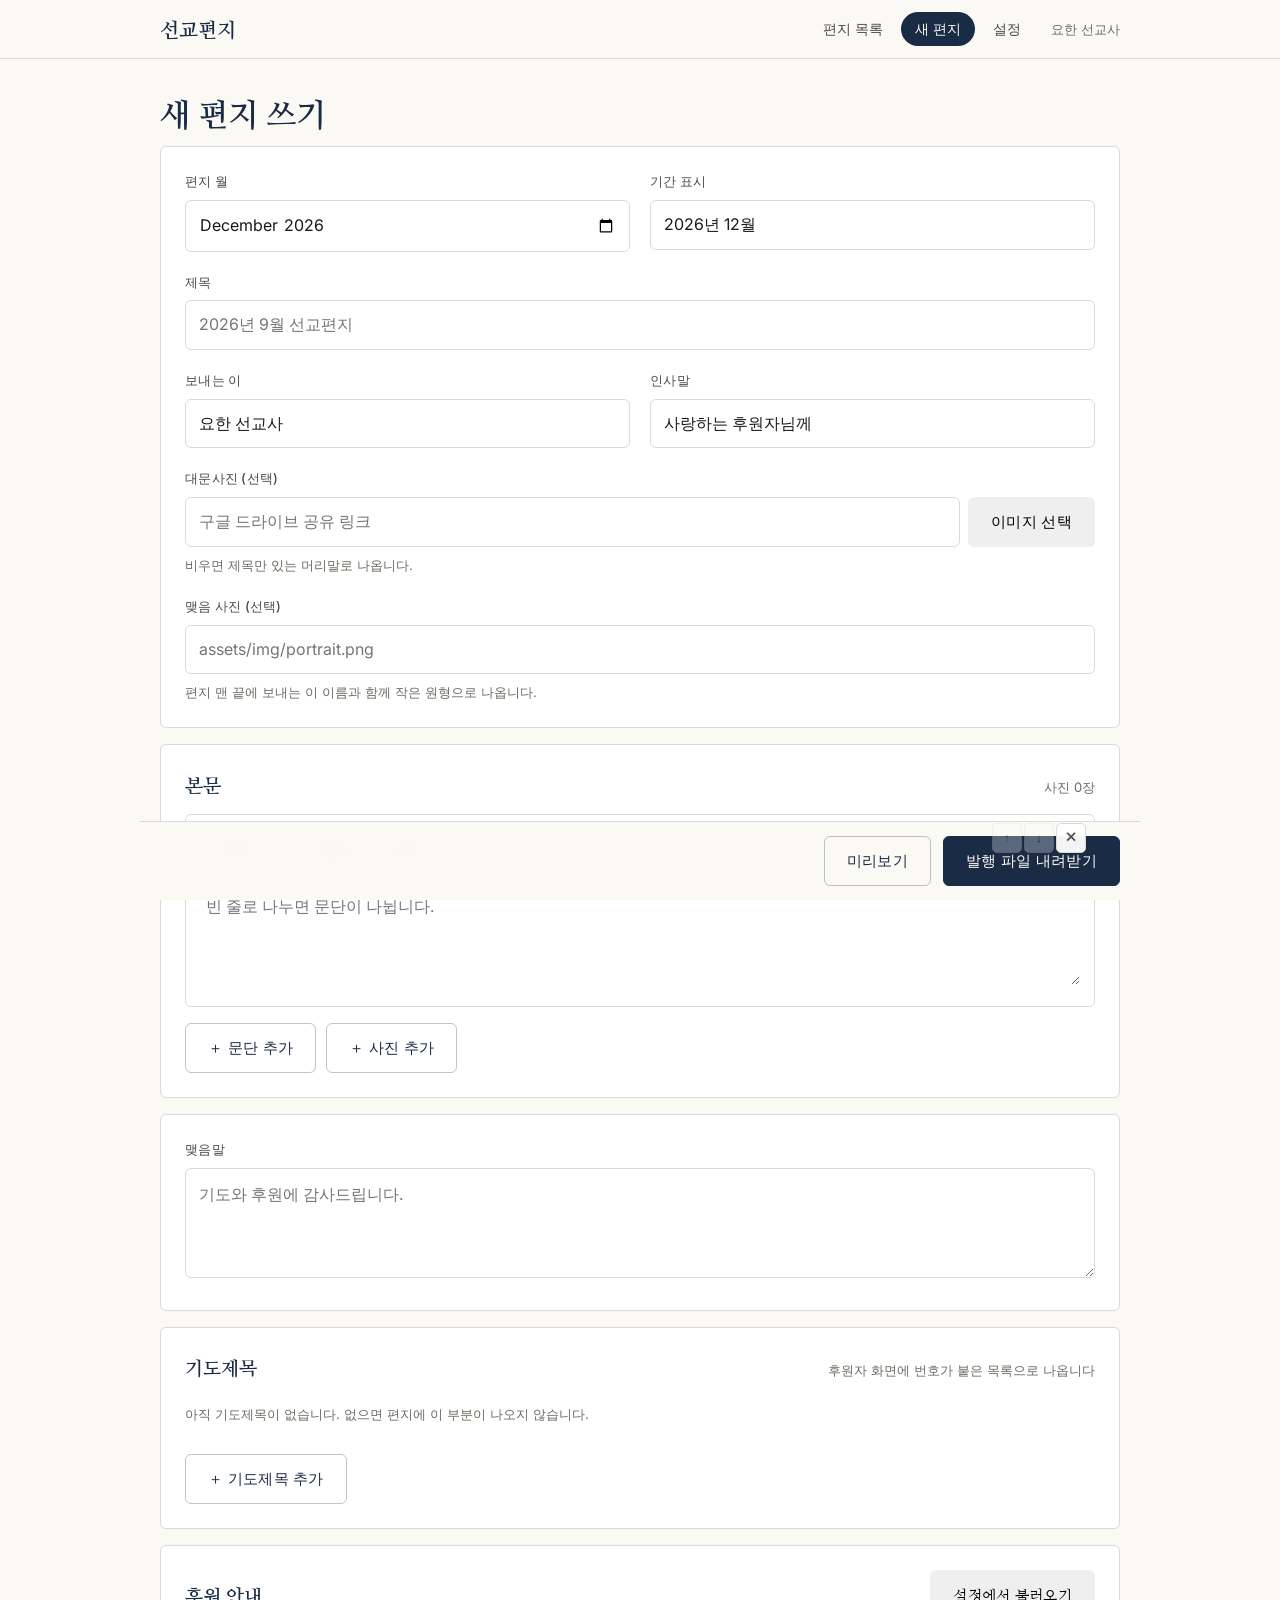
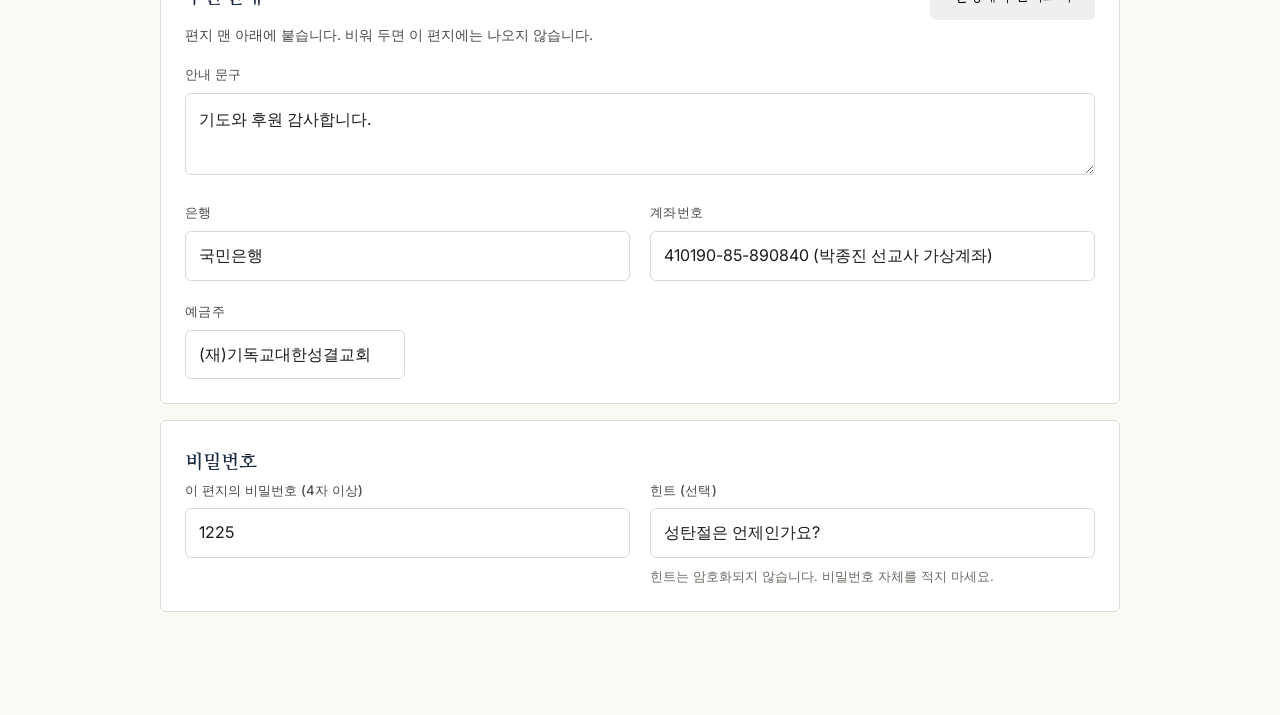
==== load-draft-august.html @ ef384043 "Add August draft injection link" ====
<!DOCTYPE html>
<html>
<head>
  <meta charset="utf-8">
  <title>임시저장 불러오기</title>
</head>
<body>
  <p>편지를 앱으로 전송 중입니다...</p>
  <script>
    const draft = {
      id: '2026-09',
      isEdit: false,
      password: '',
      hint: '',
      publishedAt: null,
      body: {
        title: '8월 편지',
        authorName: '',
        period: '2026년 8월',
        greeting: '싸바이디~!',
        blocks: [
          {
            type: 'text',
            value: '"사람이 마음으로 자기의 길을 계획할지라도 그의 걸음을 인도하시는 이는 여 와시니라" (잠 16:9)\n\n싸바이디~!\nㅈ님의 이름으로 문안드립니다. 8월 한 달 동안 겪었던 소소한 일상과 사역의 소식들을 전합니다.\n\n언어 훈련의 첫 발걸음...\n8월 10일부터 로뎀학원에서 언어 공부를 시작했습니다. 집에서 라0스어 과외도 계속 받고 있습니다. 막상 부딪혀보니 언어의 장벽이 생각보다 높습니다. 현지인들과 제대로 대화 한 번 나누려면 언어가 얼마나 절실한지 몸소 느끼는 중입니다. 쉽지 않은 공부지만 매일 책상에 앉습니다. 지혜를 더해주시길 구하고 있습니다.\n\n글로리스쿨 개학과 아이들...\n14일에는 아이들 학교 오리엔테이션에 다녀왔습니다. 개학을 바로 앞두고 준비물을 알려주는 통에 조금 당황했습니다. 서둘러 짐을 챙겨 19일 글로리스쿨 개학을 맞이했습니다. 아이들은 아직 선생님 말씀을 알아듣지 못합니다. 친구들이 하는 행동을 보고 눈치껏 따라 하는 실정입니다. 그 모습을 지켜보는 부모 마음이 참 짠합니다. 불평 없이 씩씩하게 등교해 주는 아이들이 그저 대견하고 고맙습니다. 낯선 환경에서도 아이들이 기죽지 않고 씩씩하게 잘 버텨주기를 바랍니다.\n\n마음을 모으는 시간...\n28일에는 라선협 ㄱ도회에 다녀왔습니다. 동역자들과 한자리에 모여 간절히 ㄱ도했습니다. 다음 날인 29일은 ㅅㄱ부 모임이 있었습니다. 라0스를 위해 함께 ㄱ도하며 방향을 논의했습니다. 같은 마음을 품은 동역자들이 곁에 있다는 사실이 큰 위로가 됩니다. 이 땅에 ㅈ님의 뜻이 온전히 이루어지기를 소망합니다.\n\n멀리서도 잊지 않고 ㄱ도로 동역해 주시는 분들 덕분에 저희 가정이 버티고 있습니다. 늘 감사합니다. 평안하시길 바랍니다.\n- 라0스에서 요한 선생님 드림 -'
          }
        ],
        prayers: [
          { title: '언어 훈련에 지혜를 주시도록', text: '학원과 과외 공부를 끝까지 잘 감당할 지혜를 주시고, 언어의 장벽을 넘어 소통할 수 있게 하소서.' },
          { title: '아이들의 학교 생활 적응', text: '낯선 언어와 문화 속에서도 위축되지 않고 눈치껏 잘 적응하며 좋은 친구들을 만나게 하소서.' },
          { title: '라0스 땅과 동역자들', text: '모임에서 나눈 비전들이 열매 맺고, 라0스 땅에 ㅈ님을 아는 사람들이 점차 늘어나게 하소서.' }
        ],
        support: { note: '', bank: '', account: '', holder: '' }
      }
    };
    
    // 빈 값으로 넣어서 앱이 기본 설정을 불러오게 만듦
    localStorage.setItem('missionletter.draft.2026-09', JSON.stringify({ ...draft, savedAt: new Date().toISOString() }));
    window.location.href = './#/write';
  </script>
</body>
</html>
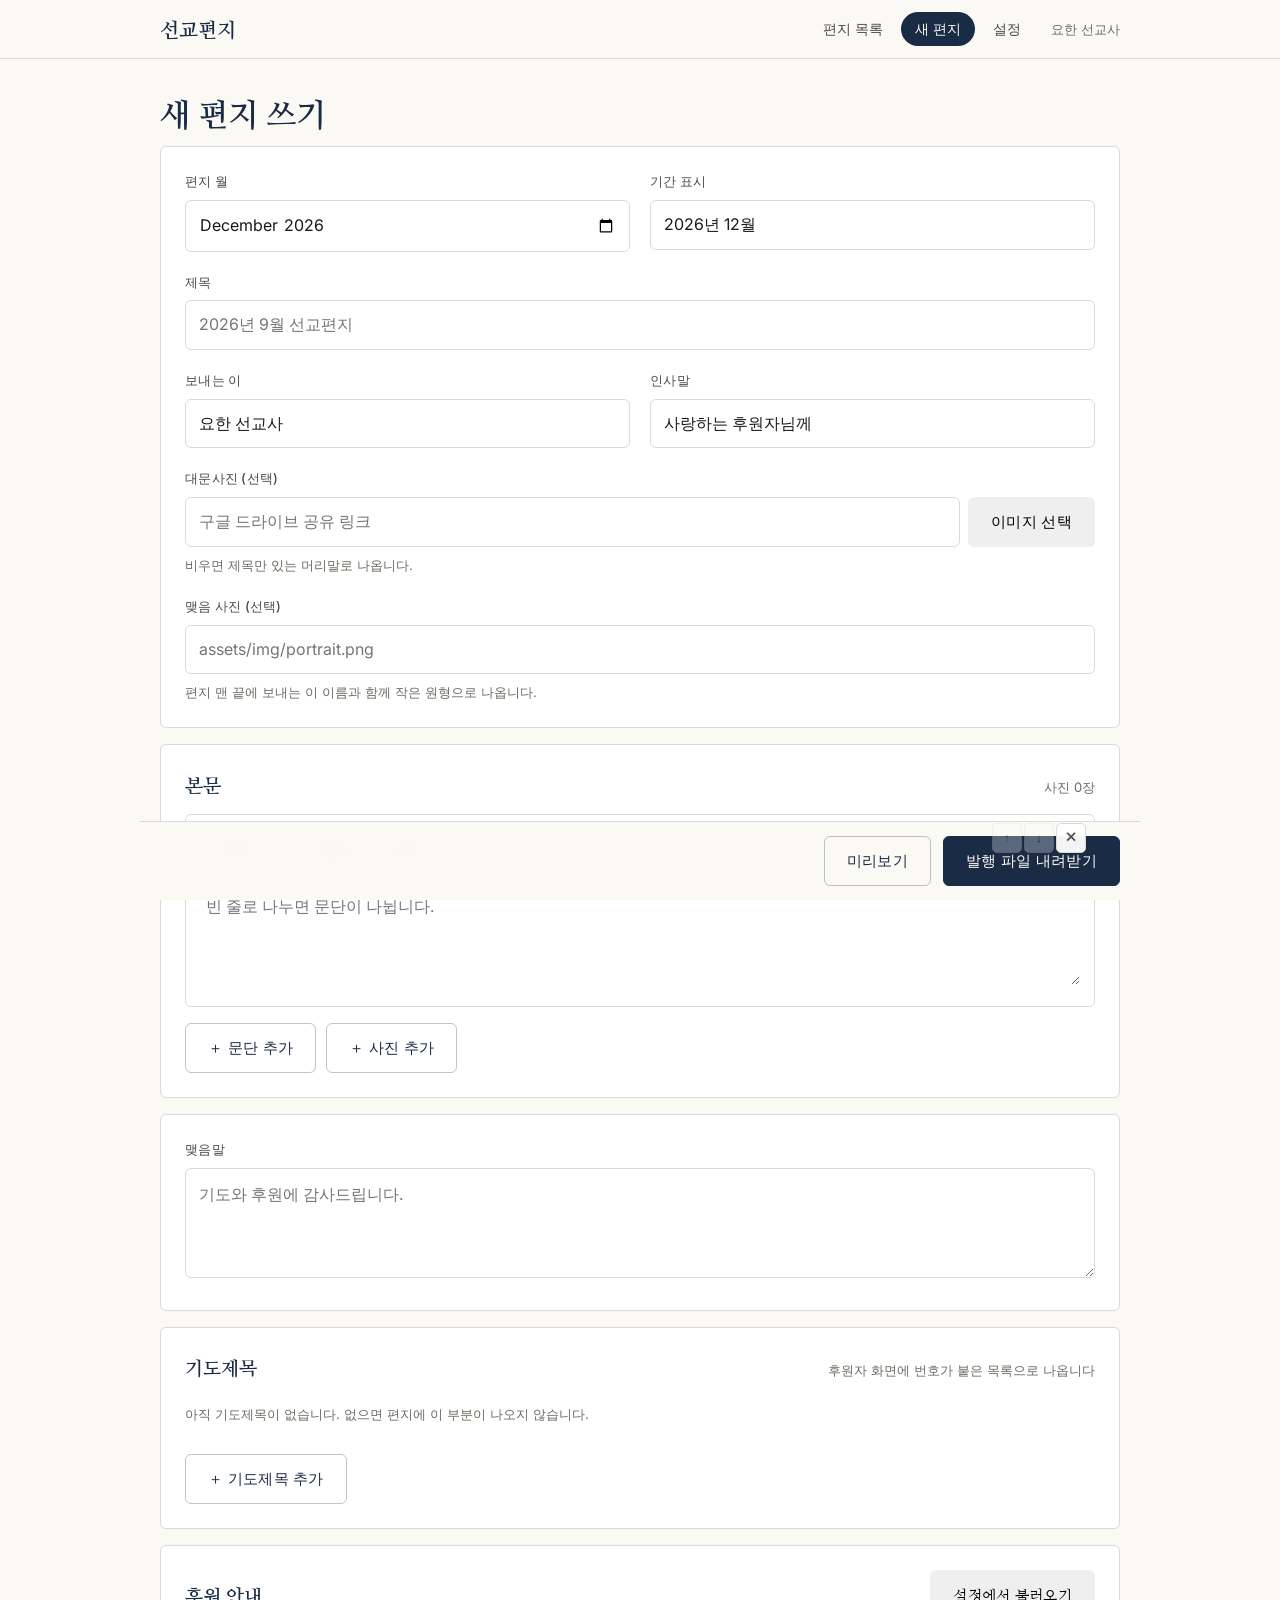
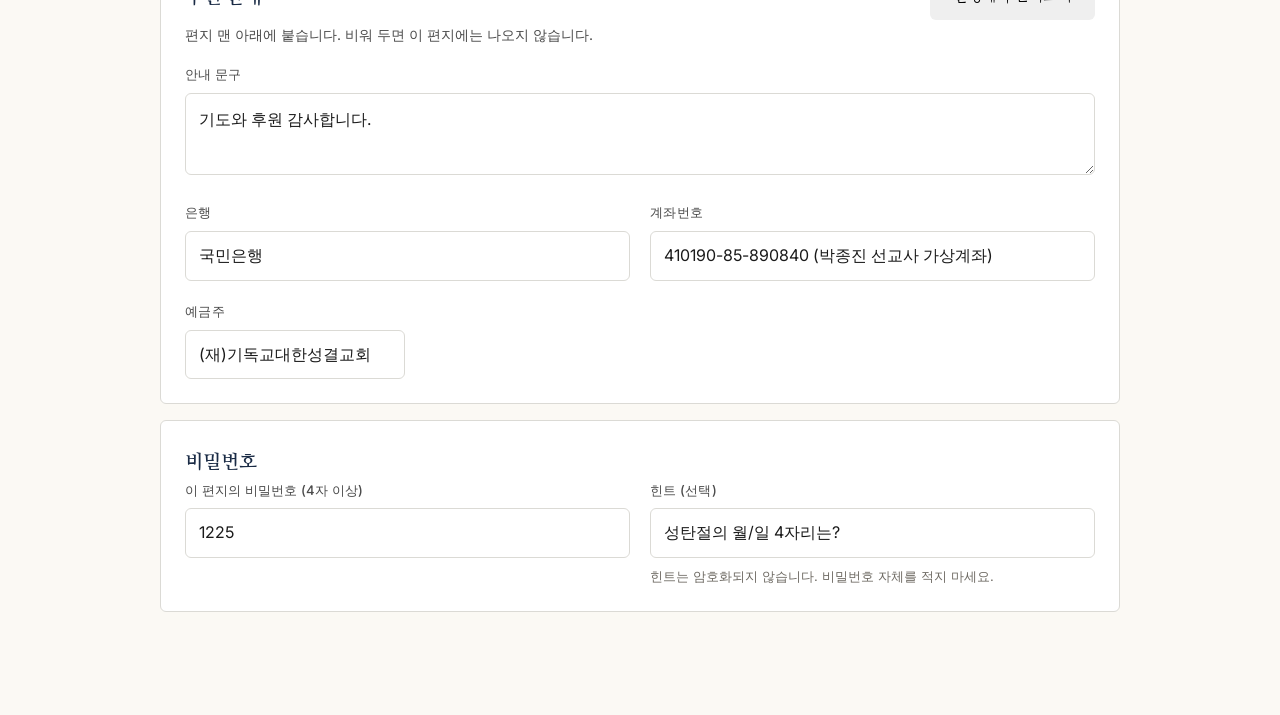
==== commit 36677b8d: "Fix password hint wiping issue in draft injection" ====
--- a/load-draft-august.html
+++ b/load-draft-august.html
@@ -10,8 +10,8 @@
     const draft = {
       id: '2026-09',
       isEdit: false,
-      password: '',
-      hint: '',
+      password: '1225',
+      hint: '성탄절의 월/일 4자리는?',
       publishedAt: null,
       body: {
         title: '8월 편지',
